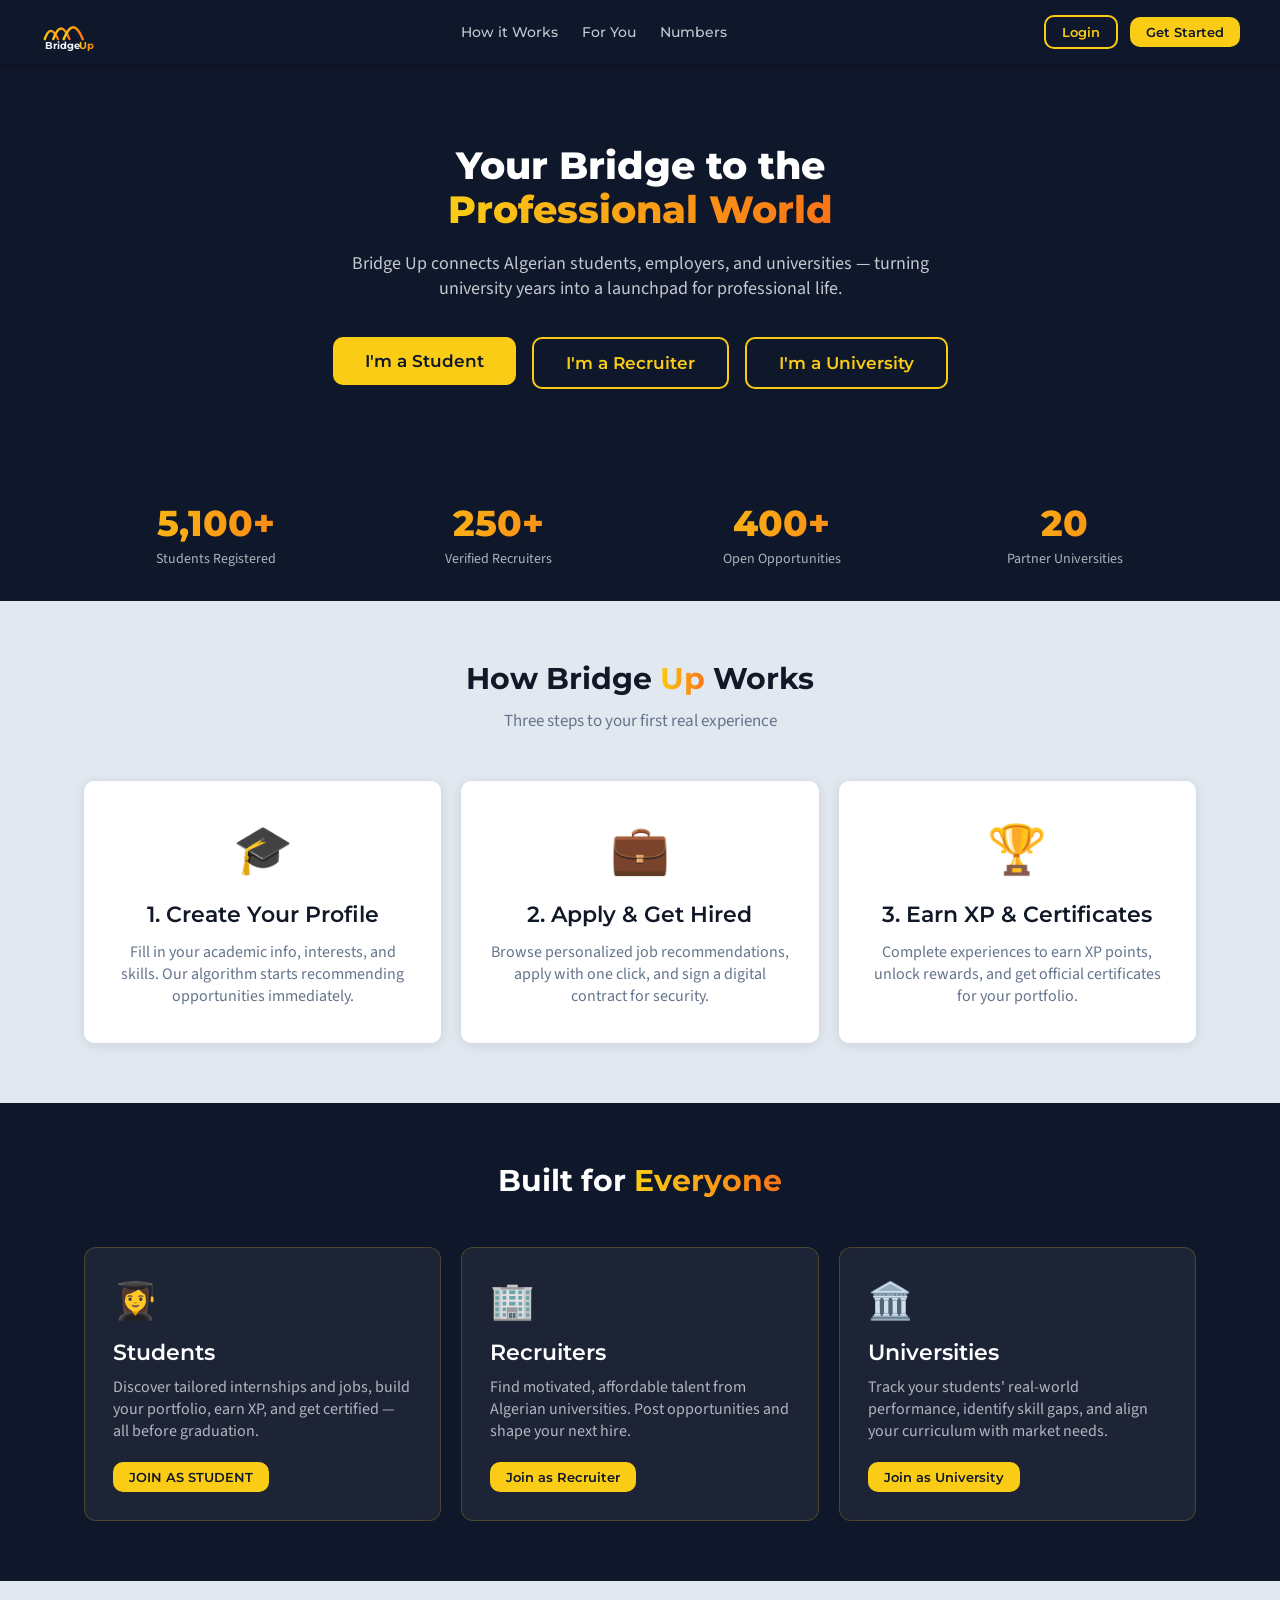
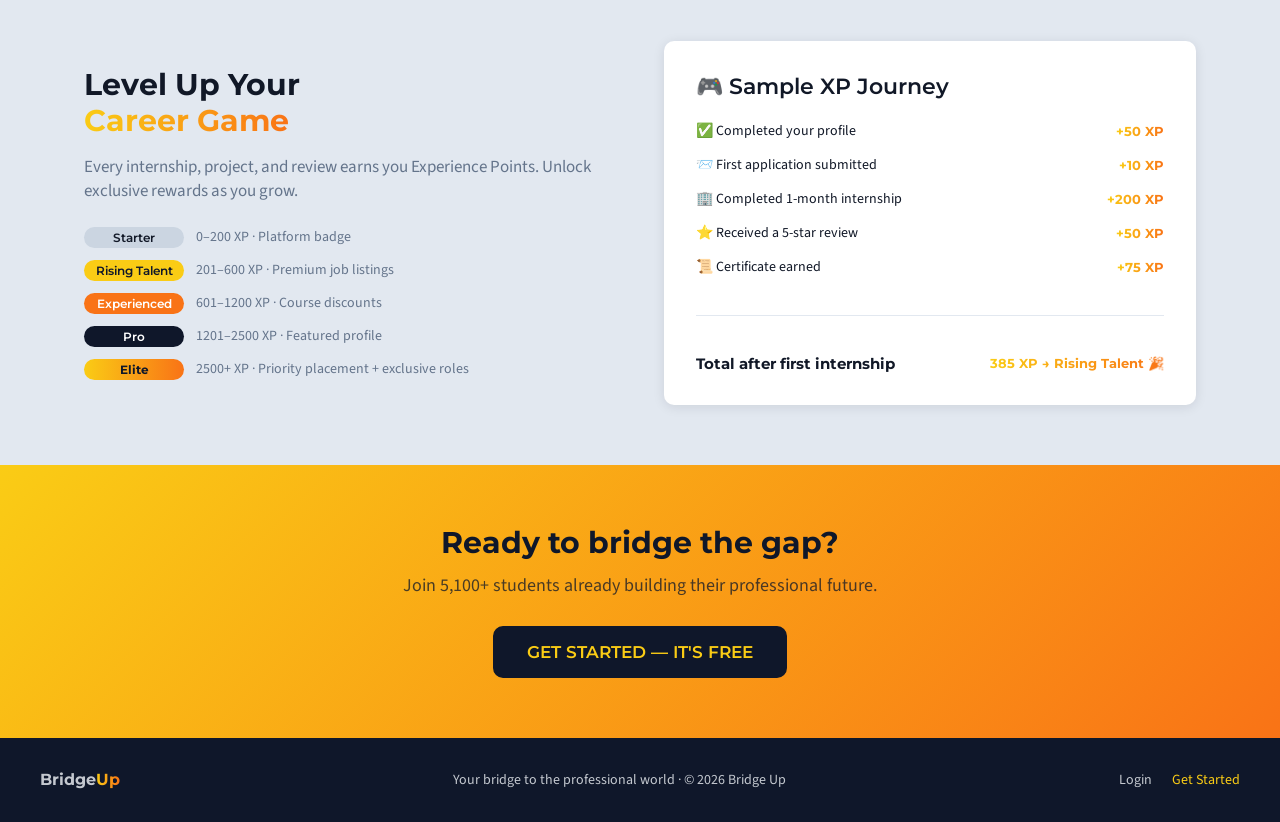
==== index.html @ 96c621b6 "first commit" ====
<!DOCTYPE html>
<html lang="en">
<head>
  <meta charset="UTF-8"/>
  <meta name="viewport" content="width=device-width,initial-scale=1.0"/>
  <title>Bridge Up — Your Bridge to the Professional World</title>
  <link rel="stylesheet" href="css/style.css"/>
</head>
<body>

<!-- NAVBAR -->
<nav class="navbar">
  <div class="nav-brand">
    <svg xmlns="http://www.w3.org/2000/svg" viewBox="0 0 220 80" fill="none" style="height:38px">
      <defs><linearGradient id="gL" x1="0%" y1="0%" x2="100%" y2="0%"><stop offset="0%" stop-color="#FACC15"/><stop offset="100%" stop-color="#F97316"/></linearGradient></defs>
      <path d="M10 55 Q22 20 38 55" stroke="url(#gL)" stroke-width="5" fill="none" stroke-linecap="round"/>
      <path d="M28 55 Q44 10 62 55" stroke="url(#gL)" stroke-width="5" fill="none" stroke-linecap="round"/>
      <path d="M50 55 Q70 5 90 55" stroke="url(#gL)" stroke-width="5.5" fill="none" stroke-linecap="round"/>
      <text x="10" y="75" font-family="Montserrat,sans-serif" font-weight="700" font-size="22" fill="#F1F5F9">Bridge</text>
      <text x="82" y="75" font-family="Montserrat,sans-serif" font-weight="700" font-size="22" fill="url(#gL)">Up</text>
    </svg>
  </div>
  <div class="nav-links">
    <a href="#how">How it Works</a>
    <a href="#personas">For You</a>
    <a href="#stats">Numbers</a>
  </div>
  <div class="nav-actions">
    <a href="login.html"><button class="btn btn-outline btn-sm">Login</button></a>
    <a href="register.html"><button class="btn btn-primary btn-sm">Get Started</button></a>
  </div>
</nav>

<!-- HERO -->
<section class="hero">
  <h1>Your Bridge to the<br><span class="grad-text">Professional World</span></h1>
  <p>Bridge Up connects Algerian students, employers, and universities — turning university years into a launchpad for professional life.</p>
  <div class="hero-actions">
    <a href="register.html?role=student"><button class="btn btn-primary btn-lg">I'm a Student</button></a>
    <a href="register.html?role=recruiter"><button class="btn btn-outline btn-lg">I'm a Recruiter</button></a>
    <a href="register.html?role=university"><button class="btn btn-outline btn-lg">I'm a University</button></a>
  </div>
</section>

<!-- STATS STRIP -->
<section style="background:#0F172A;padding:32px 0" id="stats">
  <div class="container grid-4" style="text-align:center">
    <div>
      <div style="font-family:Montserrat,sans-serif;font-weight:800;font-size:36px;background:linear-gradient(90deg,#FACC15,#F97316);-webkit-background-clip:text;-webkit-text-fill-color:transparent;background-clip:text" id="counter-students">5,100+</div>
      <div style="color:rgba(241,245,249,0.7);font-size:14px;margin-top:4px">Students Registered</div>
    </div>
    <div>
      <div style="font-family:Montserrat,sans-serif;font-weight:800;font-size:36px;background:linear-gradient(90deg,#FACC15,#F97316);-webkit-background-clip:text;-webkit-text-fill-color:transparent;background-clip:text">250+</div>
      <div style="color:rgba(241,245,249,0.7);font-size:14px;margin-top:4px">Verified Recruiters</div>
    </div>
    <div>
      <div style="font-family:Montserrat,sans-serif;font-weight:800;font-size:36px;background:linear-gradient(90deg,#FACC15,#F97316);-webkit-background-clip:text;-webkit-text-fill-color:transparent;background-clip:text">400+</div>
      <div style="color:rgba(241,245,249,0.7);font-size:14px;margin-top:4px">Open Opportunities</div>
    </div>
    <div>
      <div style="font-family:Montserrat,sans-serif;font-weight:800;font-size:36px;background:linear-gradient(90deg,#FACC15,#F97316);-webkit-background-clip:text;-webkit-text-fill-color:transparent;background-clip:text">20</div>
      <div style="color:rgba(241,245,249,0.7);font-size:14px;margin-top:4px">Partner Universities</div>
    </div>
  </div>
</section>

<!-- HOW IT WORKS -->
<section class="section" id="how">
  <div class="container">
    <div style="text-align:center;margin-bottom:48px">
      <h2>How Bridge <span class="grad-text">Up</span> Works</h2>
      <p style="color:#64748B;margin-top:12px;font-size:17px">Three steps to your first real experience</p>
    </div>
    <div class="grid-3">
      <div class="card" style="text-align:center;padding:36px 28px">
        <div style="font-size:48px;margin-bottom:16px">🎓</div>
        <h3 style="margin-bottom:12px">1. Create Your Profile</h3>
        <p style="color:#64748B">Fill in your academic info, interests, and skills. Our algorithm starts recommending opportunities immediately.</p>
      </div>
      <div class="card" style="text-align:center;padding:36px 28px">
        <div style="font-size:48px;margin-bottom:16px">💼</div>
        <h3 style="margin-bottom:12px">2. Apply & Get Hired</h3>
        <p style="color:#64748B">Browse personalized job recommendations, apply with one click, and sign a digital contract for security.</p>
      </div>
      <div class="card" style="text-align:center;padding:36px 28px">
        <div style="font-size:48px;margin-bottom:16px">🏆</div>
        <h3 style="margin-bottom:12px">3. Earn XP & Certificates</h3>
        <p style="color:#64748B">Complete experiences to earn XP points, unlock rewards, and get official certificates for your portfolio.</p>
      </div>
    </div>
  </div>
</section>

<!-- FOR EACH PERSONA -->
<section class="section" id="personas" style="background:var(--blue)">
  <div class="container">
    <div style="text-align:center;margin-bottom:48px">
      <h2 style="color:#fff">Built for <span class="grad-text">Everyone</span></h2>
    </div>
    <div class="grid-3">
      <div style="background:rgba(255,255,255,0.06);border-radius:12px;padding:28px;border:1px solid rgba(250,204,21,0.2)">
        <div style="font-size:36px;margin-bottom:12px">👩‍🎓</div>
        <h3 style="color:#fff;margin-bottom:10px">Students</h3>
        <p style="color:rgba(241,245,249,0.7);margin-bottom:20px">Discover tailored internships and jobs, build your portfolio, earn XP, and get certified — all before graduation.</p>
        <a href="register.html?role=student"><button class="btn btn-primary btn-sm">JOIN AS STUDENT</button></a>
      </div>
      <div style="background:rgba(255,255,255,0.06);border-radius:12px;padding:28px;border:1px solid rgba(250,204,21,0.2)">
        <div style="font-size:36px;margin-bottom:12px">🏢</div>
        <h3 style="color:#fff;margin-bottom:10px">Recruiters</h3>
        <p style="color:rgba(241,245,249,0.7);margin-bottom:20px">Find motivated, affordable talent from Algerian universities. Post opportunities and shape your next hire.</p>
        <a href="register.html?role=recruiter"><button class="btn btn-primary btn-sm">Join as Recruiter</button></a>
      </div>
      <div style="background:rgba(255,255,255,0.06);border-radius:12px;padding:28px;border:1px solid rgba(250,204,21,0.2)">
        <div style="font-size:36px;margin-bottom:12px">🏛️</div>
        <h3 style="color:#fff;margin-bottom:10px">Universities</h3>
        <p style="color:rgba(241,245,249,0.7);margin-bottom:20px">Track your students' real-world performance, identify skill gaps, and align your curriculum with market needs.</p>
        <a href="register.html?role=university"><button class="btn btn-primary btn-sm">Join as University</button></a>
      </div>
    </div>
  </div>
</section>

<!-- XP GAMIFICATION SECTION -->
<section class="section">
  <div class="container">
    <div class="grid-2" style="align-items:center;gap:48px">
      <div>
        <h2>Level Up Your<br><span class="grad-text">Career Game</span></h2>
        <p style="color:#64748B;margin:16px 0 24px;font-size:17px">Every internship, project, and review earns you Experience Points. Unlock exclusive rewards as you grow.</p>
        <div style="display:flex;flex-direction:column;gap:12px">
          <div style="display:flex;align-items:center;gap:12px"><span class="badge badge-gray" style="min-width:100px;text-align:center">Starter</span><span style="font-size:14px;color:#64748B">0–200 XP · Platform badge</span></div>
          <div style="display:flex;align-items:center;gap:12px"><span class="badge badge-yellow" style="min-width:100px;text-align:center">Rising Talent</span><span style="font-size:14px;color:#64748B">201–600 XP · Premium job listings</span></div>
          <div style="display:flex;align-items:center;gap:12px"><span class="badge badge-orange" style="min-width:100px;text-align:center">Experienced</span><span style="font-size:14px;color:#64748B">601–1200 XP · Course discounts</span></div>
          <div style="display:flex;align-items:center;gap:12px"><span class="badge badge-blue" style="min-width:100px;text-align:center">Pro</span><span style="font-size:14px;color:#64748B">1201–2500 XP · Featured profile</span></div>
          <div style="display:flex;align-items:center;gap:12px"><span style="background:linear-gradient(90deg,#FACC15,#F97316);color:var(--blue);padding:3px 10px;border-radius:20px;font-size:12px;font-weight:700;min-width:100px;text-align:center;font-family:Montserrat,sans-serif">Elite</span><span style="font-size:14px;color:#64748B">2500+ XP · Priority placement + exclusive roles</span></div>
        </div>
      </div>
      <div class="card" style="padding:32px">
        <h3 style="margin-bottom:20px">🎮 Sample XP Journey</h3>
        <div style="display:flex;flex-direction:column;gap:14px">
          <div style="display:flex;justify-content:space-between;align-items:center;font-size:14px"><span>✅ Completed your profile</span><span class="job-xp">+50 XP</span></div>
          <div style="display:flex;justify-content:space-between;align-items:center;font-size:14px"><span>📨 First application submitted</span><span class="job-xp">+10 XP</span></div>
          <div style="display:flex;justify-content:space-between;align-items:center;font-size:14px"><span>🏢 Completed 1-month internship</span><span class="job-xp">+200 XP</span></div>
          <div style="display:flex;justify-content:space-between;align-items:center;font-size:14px"><span>⭐ Received a 5-star review</span><span class="job-xp">+50 XP</span></div>
          <div style="display:flex;justify-content:space-between;align-items:center;font-size:14px"><span>📜 Certificate earned</span><span class="job-xp">+75 XP</span></div>
          <hr class="divider"/>
          <div style="display:flex;justify-content:space-between;align-items:center;font-size:15px;font-family:Montserrat,sans-serif;font-weight:700"><span>Total after first internship</span><span class="job-xp">385 XP → Rising Talent 🎉</span></div>
        </div>
      </div>
    </div>
  </div>
</section>

<!-- CTA -->
<section style="background:linear-gradient(135deg,#FACC15,#F97316);padding:60px 24px;text-align:center">
  <h2 style="color:var(--blue);margin-bottom:12px">Ready to bridge the gap?</h2>
  <p style="color:rgba(15,23,42,0.75);font-size:18px;margin-bottom:28px">Join 5,100+ students already building their professional future.</p>
  <a href="register.html"><button class="btn btn-dark btn-lg">GET STARTED — IT'S FREE</button></a>
</section>

<!-- FOOTER -->
<footer style="background:var(--blue);color:var(--muted);padding:32px 40px;display:flex;justify-content:space-between;align-items:center;flex-wrap:wrap;gap:16px">
  <div style="font-family:Montserrat,sans-serif;font-weight:700;font-size:16px">Bridge<span style="background:linear-gradient(90deg,#FACC15,#F97316);-webkit-background-clip:text;-webkit-text-fill-color:transparent;background-clip:text">Up</span></div>
  <div style="font-size:14px">Your bridge to the professional world · © 2026 Bridge Up</div>
  <div style="display:flex;gap:20px;font-size:14px">
    <a href="login.html" style="color:var(--muted)">Login</a>
    <a href="register.html" style="color:var(--yellow)">Get Started</a>
  </div>
</footer>

<script src="db.js"></script>
<script src="app.js"></script>
<script>
  // Redirect if already logged in
  window.addEventListener("DOMContentLoaded", ()=>{
    const session = Auth.get();
    if(session) {
      if(session.role==="student")    window.location.href="student-dashboard.html";
      else if(session.role==="recruiter") window.location.href="recruiter-dashboard.html";
      else if(session.role==="university") window.location.href="university-dashboard.html";
    }
  });
</script>
</body>
</html>
---- css/style.css ----
/* ============================================================
   BRIDGE UP — Global Stylesheet
   ============================================================ */
@import url('https://fonts.googleapis.com/css2?family=Montserrat:wght@400;500;600;700;800&family=Source+Sans+Pro:wght@400;500;600&display=swap');

:root {
  --blue:      #0F172A;
  --yellow:    #FACC15;
  --orange:    #F97316;
  --bg:        #E2E8F0;
  --card:      #FFFFFF;
  --text:      #111827;
  --muted:     rgba(241,245,249,0.8);
  --success:   #16A34A;
  --warning:   #F59E0B;
  --error:     #DC2626;
  --radius:    10px;
  --shadow:    0 2px 12px rgba(15,23,42,0.10);
}

*, *::before, *::after { box-sizing: border-box; margin: 0; padding: 0; }

html { scroll-behavior: smooth; }

body {
  font-family: 'Source Sans Pro', sans-serif;
  font-size: 16px;
  color: var(--text);
  background: var(--bg);
  min-height: 100vh;
}

h1,h2,h3,h4,h5,h6,
.nav-brand, .btn, label { font-family: 'Montserrat', sans-serif; }

h1 { font-size: 38px; font-weight: 800; line-height: 115%; }
h2 { font-size: 30px; font-weight: 700; line-height: 120%; }
h3 { font-size: 22px; font-weight: 600; line-height: 125%; }
h4 { font-size: 18px; font-weight: 600; }

a { text-decoration: none; color: inherit; }

/* ── Gradient text util ── */
.grad-text {
  background: linear-gradient(90deg, var(--yellow), var(--orange));
  -webkit-background-clip: text;
  -webkit-text-fill-color: transparent;
  background-clip: text;
}

/* ── Navbar ── */
.navbar {
  background: var(--blue);
  padding: 0 40px;
  height: 64px;
  display: flex;
  align-items: center;
  justify-content: space-between;
  position: sticky;
  top: 0;
  z-index: 100;
  box-shadow: 0 2px 8px rgba(0,0,0,0.3);
}
.nav-brand { display: flex; align-items: center; gap: 10px; }
.nav-brand img { height: 38px; }
.nav-links { display: flex; align-items: center; gap: 24px; }
.nav-links a {
  color: var(--muted);
  font-family: 'Montserrat', sans-serif;
  font-size: 14px;
  font-weight: 500;
  transition: color .2s;
}
.nav-links a:hover, .nav-links a.active { color: var(--yellow); }
.nav-actions { display: flex; gap: 12px; align-items: center; }

/* ── Buttons ── */
.btn {
  display: inline-flex;
  align-items: center;
  gap: 8px;
  padding: 10px 22px;
  border-radius: var(--radius);
  font-size: 15px;
  font-weight: 600;
  cursor: pointer;
  border: none;
  transition: all .2s;
  font-family: 'Montserrat', sans-serif;
}
.btn-primary {
  background: var(--yellow);
  color: var(--blue);
}
.btn-primary:hover { background: var(--orange); color: #fff; }
.btn-outline {
  background: transparent;
  border: 2px solid var(--yellow);
  color: var(--yellow);
}
.btn-outline:hover { background: var(--yellow); color: var(--blue); }
.btn-dark {
  background: var(--blue);
  color: var(--yellow);
  border: 2px solid var(--blue);
}
.btn-dark:hover { border-color: var(--yellow); }
.btn-sm { padding: 7px 16px; font-size: 13px; }
.btn-lg { padding: 14px 32px; font-size: 17px; }
.btn-danger { background: var(--error); color: #fff; }
.btn-success { background: var(--success); color: #fff; }
.btn-ghost { background: transparent; color: var(--blue); }
.btn-ghost:hover { background: var(--bg); }

/* ── Cards ── */
.card {
  background: var(--card);
  border-radius: var(--radius);
  box-shadow: var(--shadow);
  padding: 24px;
}
.card-sm { padding: 16px; }

/* ── Badges ── */
.badge {
  display: inline-block;
  padding: 3px 10px;
  border-radius: 20px;
  font-size: 12px;
  font-weight: 600;
  font-family: 'Montserrat', sans-serif;
}
.badge-yellow { background: var(--yellow); color: var(--blue); }
.badge-orange { background: var(--orange); color: #fff; }
.badge-blue   { background: var(--blue);   color: #fff; }
.badge-green  { background: var(--success); color: #fff; }
.badge-gray   { background: #CBD5E1; color: var(--text); }

/* ── XP Bar ── */
.xp-bar-wrap { background: #E2E8F0; border-radius: 20px; height: 10px; overflow: hidden; }
.xp-bar-fill {
  height: 100%;
  border-radius: 20px;
  background: linear-gradient(90deg, var(--yellow), var(--orange));
  transition: width .6s ease;
}

/* ── Avatar ── */
.avatar {
  border-radius: 50%;
  object-fit: cover;
  background: linear-gradient(135deg, var(--yellow), var(--orange));
  display: flex; align-items: center; justify-content: center;
  font-family: 'Montserrat', sans-serif;
  font-weight: 700;
  color: var(--blue);
  flex-shrink: 0;
}
.avatar-sm  { width: 36px; height: 36px; font-size: 13px; }
.avatar-md  { width: 52px; height: 52px; font-size: 18px; }
.avatar-lg  { width: 80px; height: 80px; font-size: 26px; }
.avatar-xl  { width: 110px; height: 110px; font-size: 36px; }

/* ── Forms ── */
.form-group { display: flex; flex-direction: column; gap: 6px; margin-bottom: 18px; }
.form-group label { font-size: 13px; font-weight: 600; color: var(--text); }
.form-group input,
.form-group select,
.form-group textarea {
  padding: 10px 14px;
  border: 1.5px solid #CBD5E1;
  border-radius: 8px;
  font-size: 15px;
  font-family: 'Source Sans Pro', sans-serif;
  background: #fff;
  color: var(--text);
  transition: border-color .2s;
  outline: none;
}
.form-group input:focus,
.form-group select:focus,
.form-group textarea:focus { border-color: var(--yellow); }
.form-group textarea { resize: vertical; min-height: 90px; }
.form-hint { font-size: 12px; color: #64748B; }
.form-error { font-size: 12px; color: var(--error); display: none; }

/* ── Tag chips ── */
.tag {
  display: inline-block;
  padding: 4px 12px;
  border-radius: 20px;
  font-size: 13px;
  font-weight: 500;
  background: #E2E8F0;
  color: var(--blue);
  font-family: 'Montserrat', sans-serif;
}
.tag-active {
  background: var(--yellow);
  color: var(--blue);
}

/* ── Grid helpers ── */
.grid-2 { display: grid; grid-template-columns: 1fr 1fr; gap: 20px; }
.grid-3 { display: grid; grid-template-columns: repeat(3,1fr); gap: 20px; }
.grid-4 { display: grid; grid-template-columns: repeat(4,1fr); gap: 20px; }
@media (max-width:900px) {
  .grid-3,.grid-4 { grid-template-columns: 1fr 1fr; }
}
@media (max-width:600px) {
  .grid-2,.grid-3,.grid-4 { grid-template-columns: 1fr; }
  .navbar { padding: 0 16px; }
  h1 { font-size: 28px; }
}

/* ── Layout ── */
.container { max-width: 1160px; margin: 0 auto; padding: 0 24px; }
.section { padding: 60px 0; }
.page-content { padding: 32px 24px; max-width: 1160px; margin: 0 auto; }

/* ── Sidebar layout ── */
.layout-sidebar {
  display: grid;
  grid-template-columns: 260px 1fr;
  gap: 24px;
  align-items: start;
}
@media(max-width:900px){ .layout-sidebar { grid-template-columns: 1fr; } }

/* ── Sidebar nav ── */
.sidebar {
  background: var(--card);
  border-radius: var(--radius);
  box-shadow: var(--shadow);
  overflow: hidden;
  position: sticky;
  top: 80px;
}
.sidebar-item {
  display: flex;
  align-items: center;
  gap: 12px;
  padding: 14px 20px;
  font-family: 'Montserrat', sans-serif;
  font-size: 14px;
  font-weight: 500;
  color: var(--text);
  cursor: pointer;
  transition: background .15s, color .15s;
  border-left: 3px solid transparent;
}
.sidebar-item:hover { background: var(--bg); color: var(--orange); }
.sidebar-item.active { background: #FFF7ED; color: var(--orange); border-left-color: var(--orange); }
.sidebar-item svg { width: 18px; height: 18px; flex-shrink: 0; }

/* ── Stat cards ── */
.stat-card {
  background: var(--card);
  border-radius: var(--radius);
  box-shadow: var(--shadow);
  padding: 20px 24px;
  display: flex;
  flex-direction: column;
  gap: 6px;
}
.stat-card .stat-val {
  font-family: 'Montserrat', sans-serif;
  font-size: 32px;
  font-weight: 800;
  color: var(--blue);
}
.stat-card .stat-label {
  font-size: 13px;
  color: #64748B;
  font-weight: 500;
}
.stat-card .stat-icon {
  width: 40px; height: 40px;
  border-radius: 8px;
  background: linear-gradient(135deg, var(--yellow), var(--orange));
  display: flex; align-items: center; justify-content: center;
  margin-bottom: 8px;
  color: var(--blue);
}

/* ── Job cards ── */
.job-card {
  background: var(--card);
  border-radius: var(--radius);
  box-shadow: var(--shadow);
  padding: 20px;
  display: flex;
  flex-direction: column;
  gap: 12px;
  transition: transform .2s, box-shadow .2s;
  cursor: pointer;
}
.job-card:hover { transform: translateY(-3px); box-shadow: 0 6px 20px rgba(15,23,42,0.13); }
.job-card-header { display: flex; align-items: flex-start; justify-content: space-between; gap: 12px; }
.job-card-title { font-family: 'Montserrat', sans-serif; font-weight: 700; font-size: 16px; color: var(--blue); }
.job-card-company { font-size: 14px; color: #475569; }
.job-card-meta { display: flex; flex-wrap: wrap; gap: 8px; font-size: 13px; color: #64748B; }
.job-card-meta span { display: flex; align-items: center; gap: 4px; }
.job-card-tags { display: flex; flex-wrap: wrap; gap: 6px; }
.job-xp { font-family: 'Montserrat', sans-serif; font-weight: 700; font-size: 13px;
  background: linear-gradient(90deg,var(--yellow),var(--orange));
  -webkit-background-clip: text; -webkit-text-fill-color: transparent; background-clip: text; }

/* ── Hero ── */
.hero {
  background: var(--blue);
  padding: 80px 40px;
  text-align: center;
  color: #fff;
}
.hero h1 { margin-bottom: 20px; color: #fff; }
.hero p { font-size: 18px; color: var(--muted); margin-bottom: 36px; max-width: 600px; margin-left: auto; margin-right: auto; }
.hero-actions { display: flex; gap: 16px; justify-content: center; flex-wrap: wrap; }

/* ── Steps / onboarding ── */
.steps-bar {
  display: flex;
  gap: 0;
  margin-bottom: 32px;
}
.step-item {
  flex: 1;
  text-align: center;
  position: relative;
}
.step-item::after {
  content: '';
  position: absolute;
  top: 18px; left: 50%; right: -50%;
  height: 2px;
  background: #CBD5E1;
  z-index: 0;
}
.step-item:last-child::after { display: none; }
.step-dot {
  width: 36px; height: 36px;
  border-radius: 50%;
  background: #CBD5E1;
  color: #64748B;
  font-family: 'Montserrat', sans-serif;
  font-weight: 700;
  font-size: 14px;
  display: flex; align-items: center; justify-content: center;
  margin: 0 auto 8px;
  position: relative; z-index: 1;
  transition: background .3s;
}
.step-item.active .step-dot { background: var(--yellow); color: var(--blue); }
.step-item.done .step-dot { background: var(--success); color: #fff; }
.step-label { font-size: 12px; color: #64748B; font-family: 'Montserrat', sans-serif; font-weight: 500; }
.step-item.active .step-label { color: var(--orange); font-weight: 700; }

/* ── Chat ── */
.chat-layout {
  display: grid;
  grid-template-columns: 280px 1fr;
  gap: 0;
  height: calc(100vh - 64px);
  overflow: hidden;
}
.chat-sidebar {
  background: var(--card);
  border-right: 1px solid #E2E8F0;
  overflow-y: auto;
}
.chat-contact {
  display: flex; align-items: center; gap: 12px;
  padding: 14px 16px;
  cursor: pointer;
  border-bottom: 1px solid #F1F5F9;
  transition: background .15s;
}
.chat-contact:hover, .chat-contact.active { background: #FFF7ED; }
.chat-contact .unread {
  margin-left: auto;
  background: var(--orange);
  color: #fff;
  border-radius: 50%;
  width: 20px; height: 20px;
  font-size: 11px;
  font-weight: 700;
  display: flex; align-items: center; justify-content: center;
  font-family: 'Montserrat', sans-serif;
}
.chat-main { display: flex; flex-direction: column; background: var(--bg); }
.chat-messages { flex: 1; overflow-y: auto; padding: 20px; display: flex; flex-direction: column; gap: 12px; }
.msg { max-width: 65%; }
.msg-bubble { padding: 10px 16px; border-radius: 16px; font-size: 15px; line-height: 1.5; }
.msg.me { align-self: flex-end; }
.msg.me .msg-bubble { background: var(--blue); color: #fff; border-bottom-right-radius: 4px; }
.msg.them .msg-bubble { background: var(--card); color: var(--text); border-bottom-left-radius: 4px; box-shadow: var(--shadow); }
.msg-time { font-size: 11px; color: #94A3B8; margin-top: 4px; }
.msg.me .msg-time { text-align: right; }
.chat-input-bar {
  background: var(--card);
  border-top: 1px solid #E2E8F0;
  padding: 14px 20px;
  display: flex; gap: 12px; align-items: center;
}
.chat-input-bar input {
  flex: 1; padding: 10px 16px; border: 1.5px solid #CBD5E1;
  border-radius: 30px; font-size: 15px; outline: none;
  font-family: 'Source Sans Pro', sans-serif;
}
.chat-input-bar input:focus { border-color: var(--yellow); }

/* ── Certificate ── */
.certificate-card {
  border: 3px solid transparent;
  background: linear-gradient(var(--card), var(--card)) padding-box,
              linear-gradient(135deg, var(--yellow), var(--orange)) border-box;
  border-radius: 16px;
  padding: 48px 56px;
  text-align: center;
  max-width: 700px;
  margin: 0 auto;
  box-shadow: 0 8px 32px rgba(15,23,42,0.15);
}

/* ── Contract ── */
.contract-box {
  background: var(--card);
  border: 1.5px solid #CBD5E1;
  border-radius: var(--radius);
  padding: 32px;
  max-width: 760px;
  margin: 0 auto;
  font-size: 15px;
  line-height: 1.7;
}
.contract-box h2 { color: var(--blue); margin-bottom: 24px; text-align: center; }
.contract-section { margin-bottom: 20px; }
.contract-section h4 { color: var(--orange); margin-bottom: 6px; font-size: 14px; text-transform: uppercase; letter-spacing: .5px; }
.sign-area {
  display: grid; grid-template-columns: 1fr 1fr; gap: 24px;
  margin-top: 32px; border-top: 1px solid #E2E8F0; padding-top: 24px;
}
.sign-box { text-align: center; padding: 20px; border: 2px dashed #CBD5E1; border-radius: 8px; }
.sign-box.signed { border-color: var(--success); background: #F0FDF4; }

/* ── Notification dot ── */
.notif-dot {
  width: 8px; height: 8px; border-radius: 50%;
  background: var(--orange);
  display: inline-block;
  margin-left: 4px;
  vertical-align: middle;
}

/* ── Toast ── */
#toast-container { position: fixed; bottom: 24px; right: 24px; z-index: 9999; display: flex; flex-direction: column; gap: 10px; }
.toast {
  background: var(--blue); color: #fff;
  padding: 14px 22px; border-radius: 10px;
  font-family: 'Montserrat', sans-serif; font-size: 14px; font-weight: 500;
  box-shadow: 0 4px 16px rgba(0,0,0,0.25);
  opacity: 0; transform: translateY(12px);
  transition: all .3s;
  border-left: 4px solid var(--yellow);
}
.toast.show { opacity: 1; transform: translateY(0); }
.toast.success { border-left-color: var(--success); }
.toast.error   { border-left-color: var(--error); }

/* ── Modal ── */
.modal-overlay {
  position: fixed; inset: 0; background: rgba(15,23,42,0.65);
  display: flex; align-items: center; justify-content: center;
  z-index: 1000; opacity: 0; pointer-events: none; transition: opacity .25s;
}
.modal-overlay.open { opacity: 1; pointer-events: all; }
.modal {
  background: var(--card);
  border-radius: 14px;
  padding: 32px;
  max-width: 520px;
  width: 92%;
  box-shadow: 0 12px 40px rgba(15,23,42,0.25);
  transform: scale(.96);
  transition: transform .25s;
}
.modal-overlay.open .modal { transform: scale(1); }
.modal-header { display: flex; justify-content: space-between; align-items: center; margin-bottom: 20px; }
.modal-close { background: none; border: none; font-size: 22px; cursor: pointer; color: #64748B; }

/* ── Search bar ── */
.search-bar {
  display: flex; align-items: center;
  background: var(--card); border: 1.5px solid #CBD5E1;
  border-radius: 30px; padding: 10px 20px; gap: 10px;
}
.search-bar input { flex:1; border:none; outline:none; font-size:15px; font-family:'Source Sans Pro',sans-serif; }
.search-bar svg { color: #94A3B8; }

/* ── Filter chips ── */
.filter-row { display: flex; gap: 8px; flex-wrap: wrap; margin: 16px 0; }
.filter-chip {
  padding: 6px 16px; border-radius: 20px;
  border: 1.5px solid #CBD5E1; background: var(--card);
  font-size: 13px; font-family: 'Montserrat', sans-serif; font-weight: 500;
  cursor: pointer; transition: all .15s;
}
.filter-chip.active { background: var(--yellow); border-color: var(--yellow); color: var(--blue); }
.filter-chip:hover { border-color: var(--orange); color: var(--orange); }

/* ── Freelance gig card ── */
.gig-card {
  background: var(--card); border-radius: var(--radius);
  box-shadow: var(--shadow); overflow: hidden;
  transition: transform .2s, box-shadow .2s;
  cursor: pointer;
}
.gig-card:hover { transform: translateY(-3px); box-shadow: 0 6px 20px rgba(15,23,42,0.13); }
.gig-card-img { width: 100%; height: 140px; background: linear-gradient(135deg, var(--blue), #1E3A5F); display: flex; align-items: center; justify-content: center; font-size: 40px; }
.gig-card-body { padding: 16px; }
.gig-card-title { font-family:'Montserrat',sans-serif; font-weight:600; font-size:15px; margin-bottom:8px; }
.gig-price { font-family:'Montserrat',sans-serif; font-weight:700; font-size:18px; color: var(--orange); }

/* ── Empty state ── */
.empty-state { text-align:center; padding:60px 20px; color:#94A3B8; }
.empty-state svg { width:64px; height:64px; margin-bottom:16px; opacity:.4; }
.empty-state p { font-size:16px; }

/* ── Section header ── */
.section-header { display:flex; align-items:center; justify-content:space-between; margin-bottom:20px; }
.section-header h2 { font-size:22px; }

/* ── Divider ── */
.divider { border: none; border-top: 1px solid #E2E8F0; margin: 24px 0; }

/* ── Review card ── */
.review-card { background:#F8FAFC; border-left:3px solid var(--yellow); border-radius:8px; padding:14px 18px; margin-bottom:12px; }
.review-card .reviewer { font-family:'Montserrat',sans-serif; font-weight:600; font-size:13px; color:var(--blue); margin-bottom:4px; }
.review-card .stars { color:var(--yellow); font-size:14px; }
.review-card p { font-size:14px; color:#475569; margin-top:6px; }

/* ── Responsive navbar ── */
@media(max-width:768px){
  .nav-links { display:none; }
}
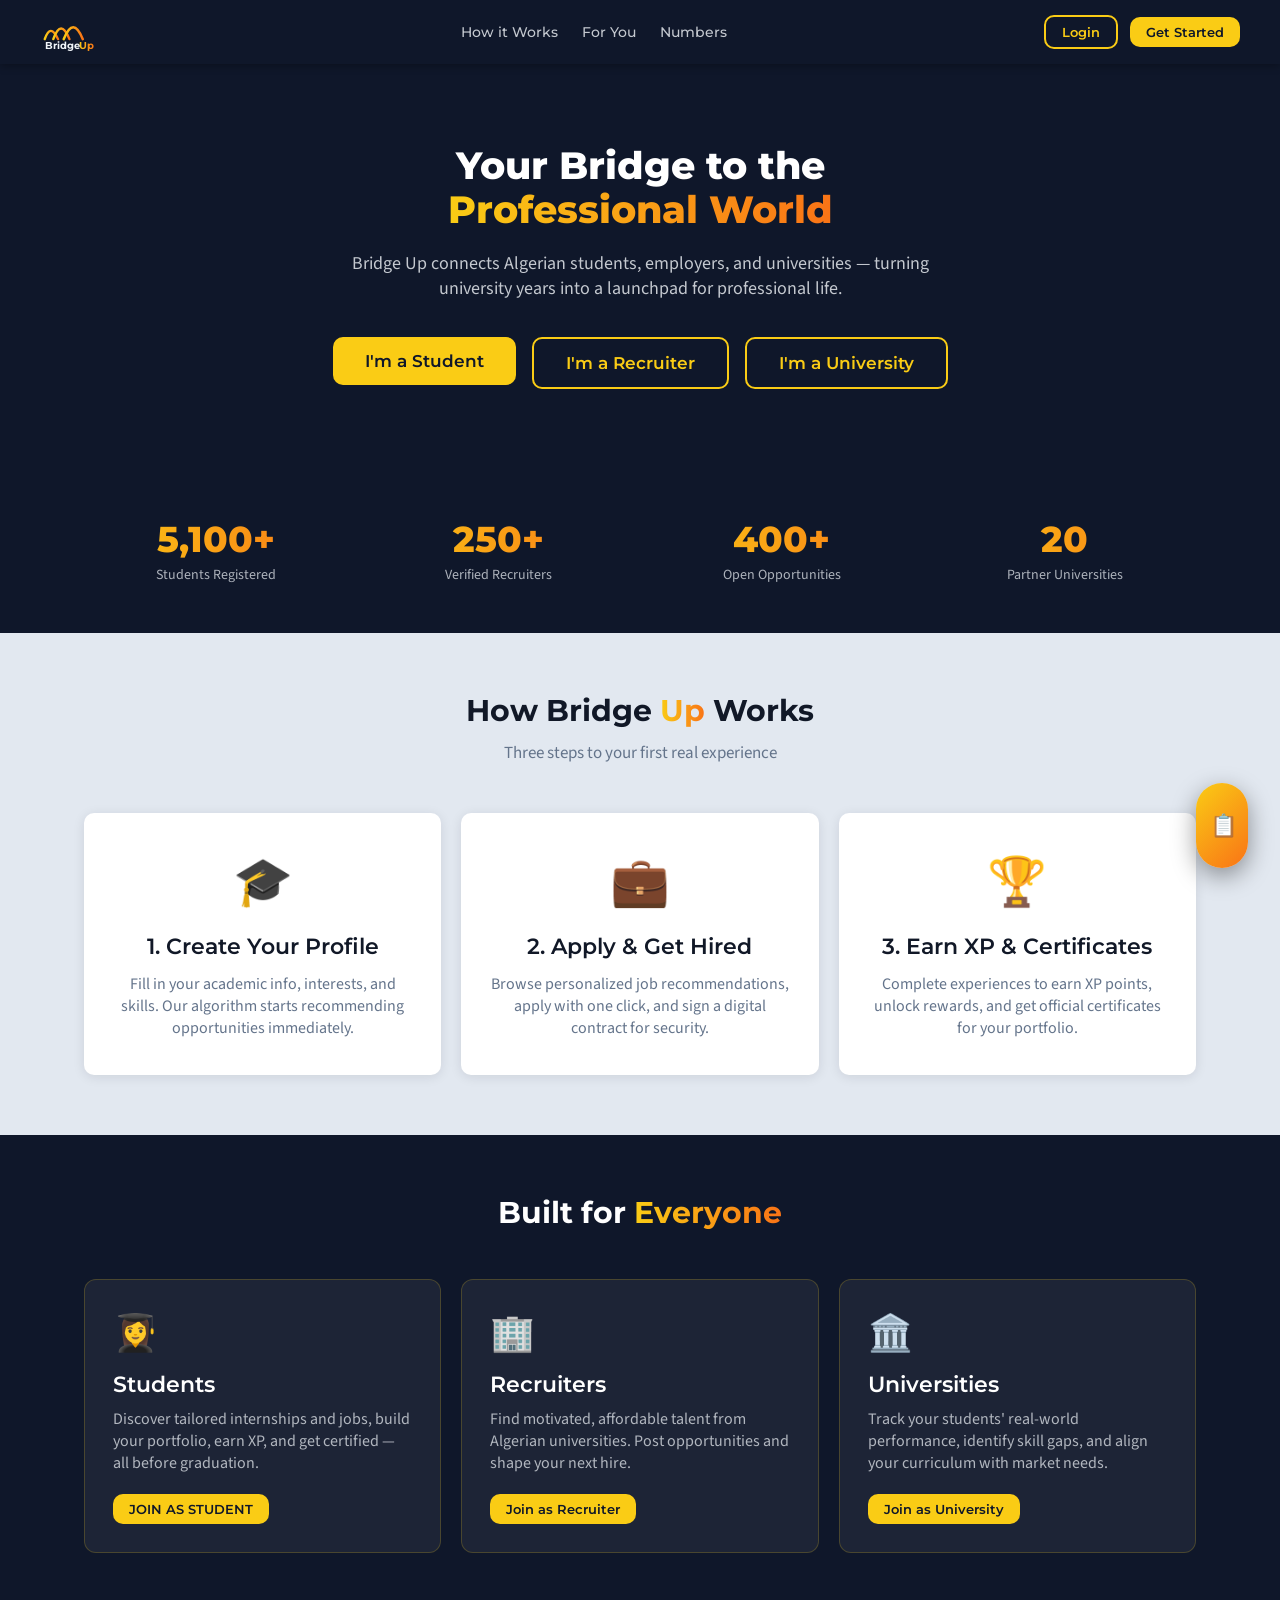
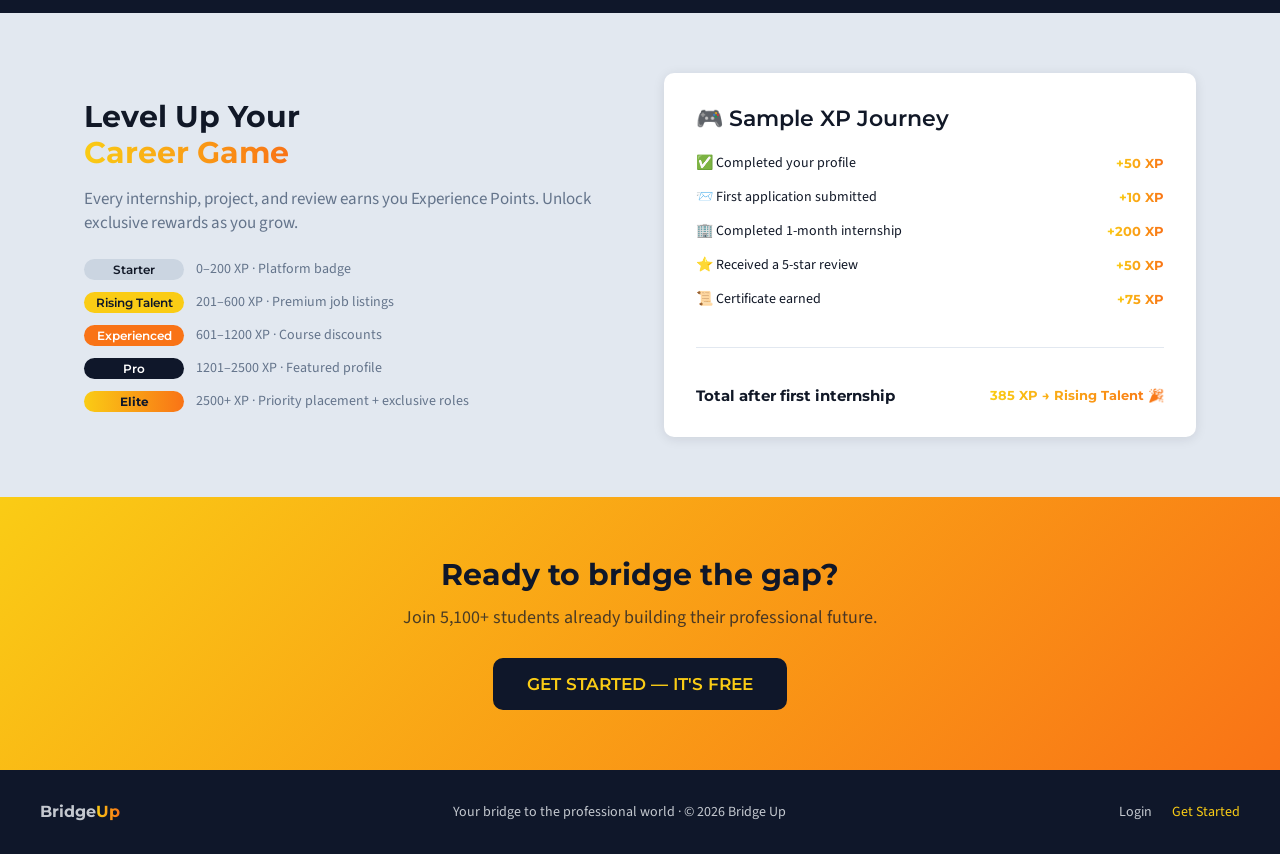
==== commit 2ff183b7: "widget tap behavior fix for mobile devices" ====
--- a/index.html
+++ b/index.html
@@ -43,7 +43,7 @@
 </section>
 
 <!-- STATS STRIP -->
-<section style="background:#0F172A;padding:32px 0" id="stats">
+<section style="background:#0F172A;padding:48px 0;" id="stats">
   <div class="container grid-4" style="text-align:center">
     <div>
       <div style="font-family:Montserrat,sans-serif;font-weight:800;font-size:36px;background:linear-gradient(90deg,#FACC15,#F97316);-webkit-background-clip:text;-webkit-text-fill-color:transparent;background-clip:text" id="counter-students">5,100+</div>
--- a/css/style.css
+++ b/css/style.css
@@ -544,3 +544,107 @@
 @media(max-width:768px){
   .nav-links { display:none; }
 }
+
+
+/* ── Sticky Widget ── */
+.sticky-widget {
+  position: fixed;
+  bottom: 32px;
+  right: 32px;
+  z-index: 9999;
+
+  display: flex;
+  align-items: center;
+  gap: 12px;
+  overflow: hidden;
+
+  background: linear-gradient(135deg, #FACC15, #F97316);
+  color: #000;
+  border-radius: 50px;
+  padding: 12px 14px;
+  box-shadow: 0 8px 24px rgba(0, 0, 0, 0.4);
+  cursor: pointer;
+
+  max-width: 52px;
+  transition: max-width 0.4s ease, padding 0.3s ease, box-shadow 0.3s ease;
+
+  user-select: none;
+  -webkit-tap-highlight-color: transparent;
+}
+
+/* Desktop only: hover expands the widget */
+@media (hover: hover) {
+  .sticky-widget:hover {
+    max-width: 280px;
+    padding: 12px 20px;
+    box-shadow: 0 12px 32px rgba(0, 0, 0, 0.7);
+  }
+
+  .sticky-widget:hover .sticky-widget__content {
+    opacity: 1;
+  }
+}
+
+/* Both desktop (hover) and mobile (tap) */
+.sticky-widget.is-open {
+  max-width: 280px;
+  padding: 12px 20px;
+  box-shadow: 0 12px 32px rgba(0, 0, 0, 0.7);
+}
+
+.sticky-widget__icon {
+  font-size: 22px;
+  flex-shrink: 0;
+}
+
+.sticky-widget__content {
+  display: flex;
+  flex-direction: column;
+  gap: 6px;
+  white-space: nowrap;
+  opacity: 0;
+  transition: opacity 0.25s ease 0.1s;
+}
+
+.sticky-widget.is-open .sticky-widget__content {
+  opacity: 1;
+}
+
+.sticky-widget__content p {
+  margin: 0;
+  font-size: 18px;
+  font-weight: bold;
+  opacity: 1;
+}
+
+.sticky-widget__btn {
+  display: inline-block;
+  background: #4f46e5;
+  color: #fff;
+  text-decoration: none;
+  text-align: center;
+  padding: 6px 14px;
+  border-radius: 20px;
+  font-size: 13px;
+  font-weight: 600;
+  transition: background 0.2s;
+}
+
+.sticky-widget__btn:hover {
+  background: #4338ca;
+}
+
+/* ── The wiggle keyframe ── */
+@keyframes wiggle {
+  0%   { transform: rotate(0deg) scale(1);      background: linear-gradient(135deg, #FACC15, #F97316); }
+  15%  { transform: rotate(-8deg) scale(1.05);  background: linear-gradient(135deg, #FDE68A, #FACC15); }
+  30%  { transform: rotate(8deg) scale(1.05);   background: linear-gradient(135deg, #FACC15, #EA580C); }
+  45%  { transform: rotate(-5deg) scale(1.025); background: linear-gradient(135deg, #FDE68A, #FACC15); }
+  60%  { transform: rotate(5deg) scale(1.025);  background: linear-gradient(135deg, #FACC15, #EA580C); }
+  75%  { transform: rotate(-2deg) scale(1);     background: linear-gradient(135deg, #FDE68A, #F97316); }
+  100% { transform: rotate(0deg) scale(1);      background: linear-gradient(135deg, #FACC15, #F97316); }
+}
+
+.sticky-widget.wiggle {
+  animation: wiggle 0.6s ease-in-out;
+}
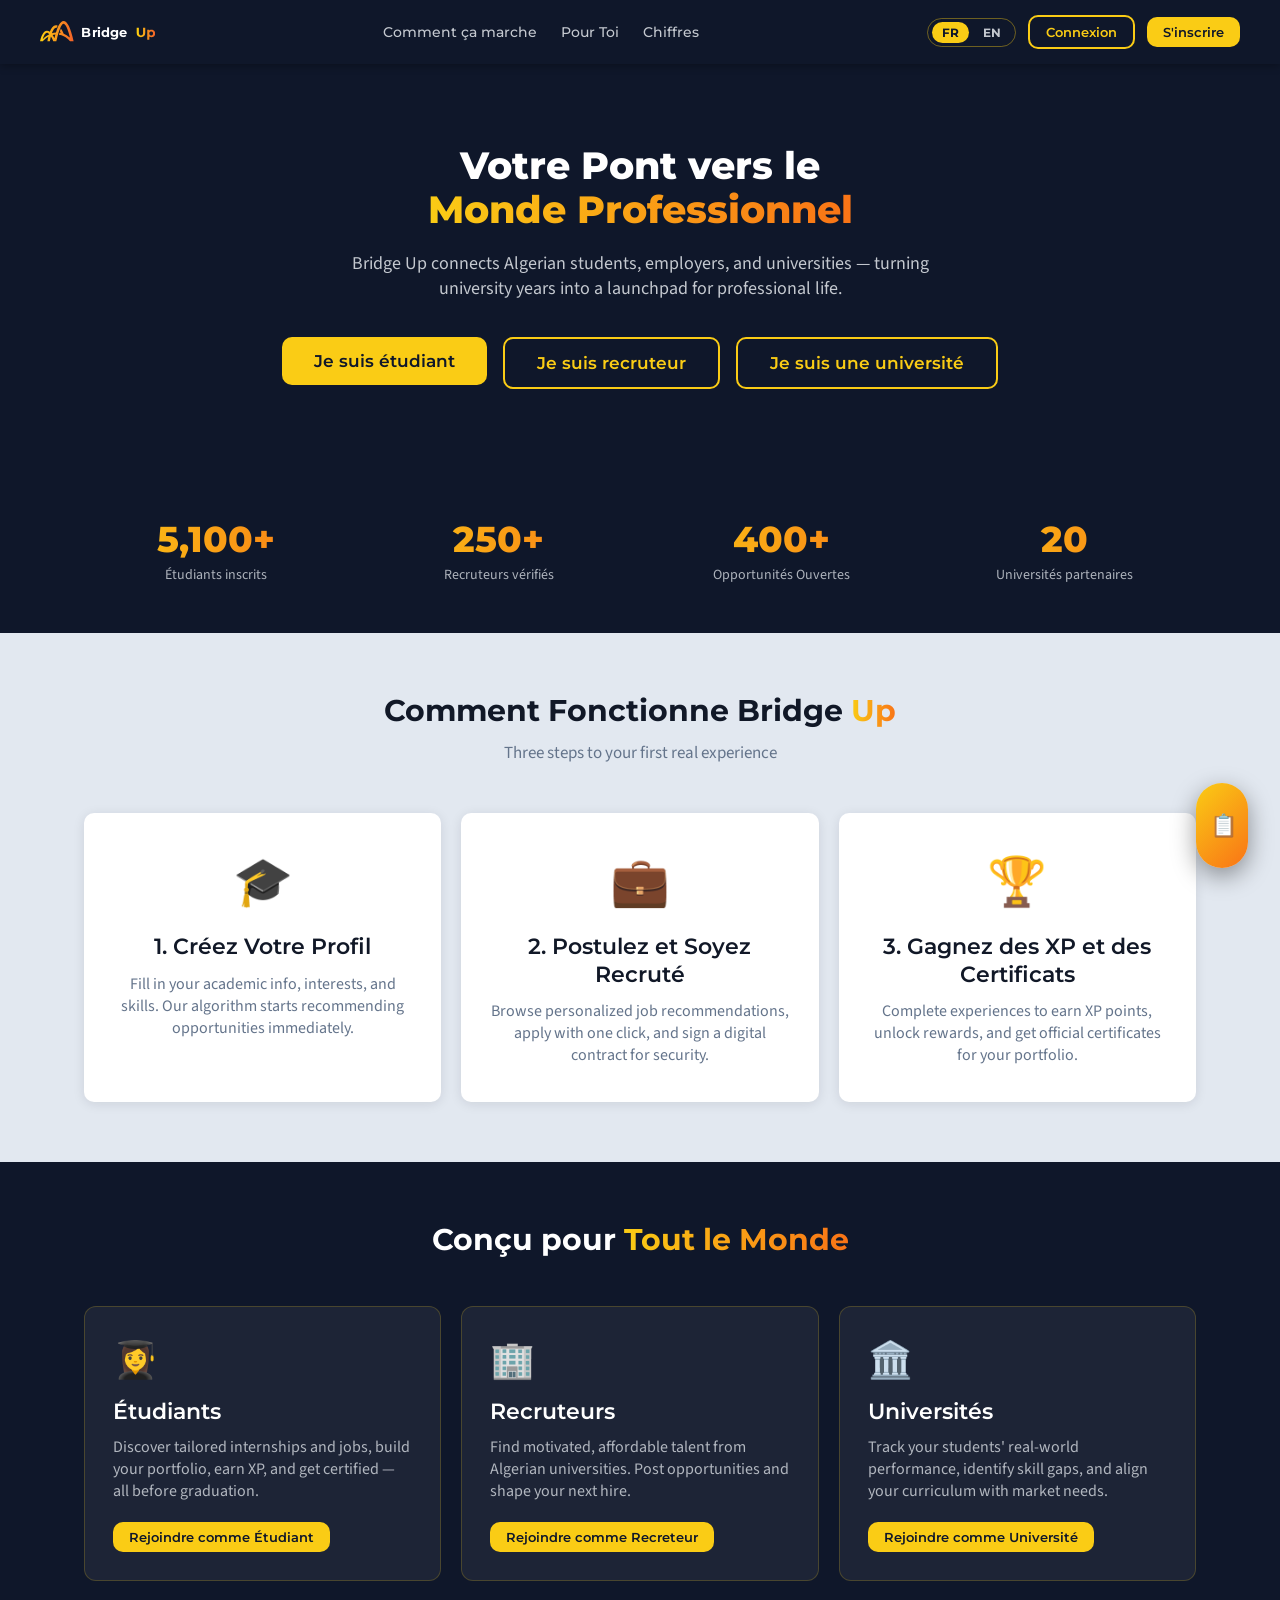
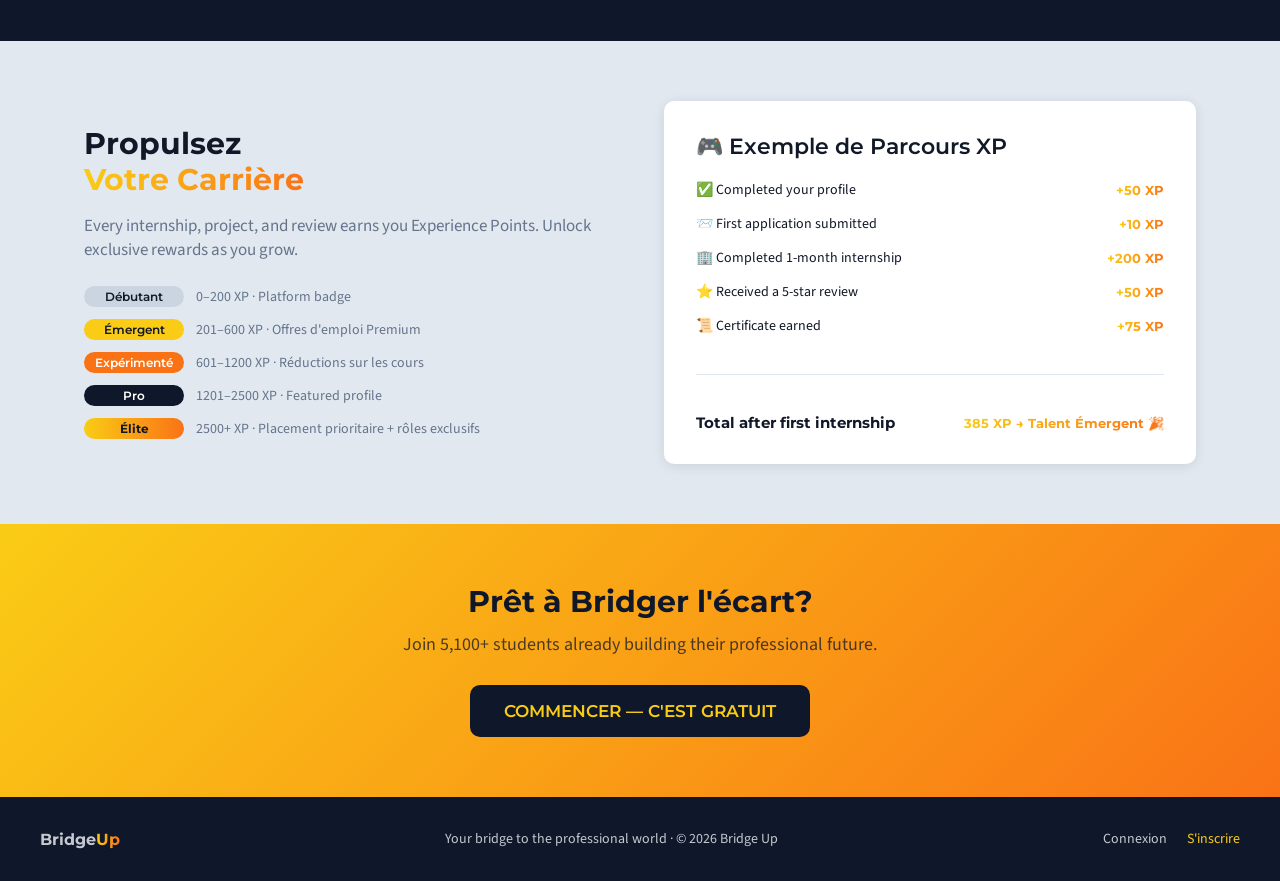
==== commit 861f1f43: "Adding a functional-ish french-english toggle, fixing recruiter post job button behaviour, changing " ====
--- a/index.html
+++ b/index.html
@@ -1,185 +1,283 @@
 <!DOCTYPE html>
 <html lang="en">
+
 <head>
-  <meta charset="UTF-8"/>
-  <meta name="viewport" content="width=device-width,initial-scale=1.0"/>
+  <meta charset="UTF-8" />
+  <meta name="viewport" content="width=device-width,initial-scale=1.0" />
   <title>Bridge Up — Your Bridge to the Professional World</title>
-  <link rel="stylesheet" href="css/style.css"/>
+  <link rel="stylesheet" href="css/style.css" />
 </head>
+
 <body>
 
-<!-- NAVBAR -->
-<nav class="navbar">
-  <div class="nav-brand">
-    <svg xmlns="http://www.w3.org/2000/svg" viewBox="0 0 220 80" fill="none" style="height:38px">
-      <defs><linearGradient id="gL" x1="0%" y1="0%" x2="100%" y2="0%"><stop offset="0%" stop-color="#FACC15"/><stop offset="100%" stop-color="#F97316"/></linearGradient></defs>
-      <path d="M10 55 Q22 20 38 55" stroke="url(#gL)" stroke-width="5" fill="none" stroke-linecap="round"/>
-      <path d="M28 55 Q44 10 62 55" stroke="url(#gL)" stroke-width="5" fill="none" stroke-linecap="round"/>
-      <path d="M50 55 Q70 5 90 55" stroke="url(#gL)" stroke-width="5.5" fill="none" stroke-linecap="round"/>
-      <text x="10" y="75" font-family="Montserrat,sans-serif" font-weight="700" font-size="22" fill="#F1F5F9">Bridge</text>
-      <text x="82" y="75" font-family="Montserrat,sans-serif" font-weight="700" font-size="22" fill="url(#gL)">Up</text>
-    </svg>
-  </div>
-  <div class="nav-links">
-    <a href="#how">How it Works</a>
-    <a href="#personas">For You</a>
-    <a href="#stats">Numbers</a>
-  </div>
-  <div class="nav-actions">
-    <a href="login.html"><button class="btn btn-outline btn-sm">Login</button></a>
-    <a href="register.html"><button class="btn btn-primary btn-sm">Get Started</button></a>
-  </div>
-</nav>
-
-<!-- HERO -->
-<section class="hero">
-  <h1>Your Bridge to the<br><span class="grad-text">Professional World</span></h1>
-  <p>Bridge Up connects Algerian students, employers, and universities — turning university years into a launchpad for professional life.</p>
-  <div class="hero-actions">
-    <a href="register.html?role=student"><button class="btn btn-primary btn-lg">I'm a Student</button></a>
-    <a href="register.html?role=recruiter"><button class="btn btn-outline btn-lg">I'm a Recruiter</button></a>
-    <a href="register.html?role=university"><button class="btn btn-outline btn-lg">I'm a University</button></a>
-  </div>
-</section>
-
-<!-- STATS STRIP -->
-<section style="background:#0F172A;padding:48px 0;" id="stats">
-  <div class="container grid-4" style="text-align:center">
-    <div>
-      <div style="font-family:Montserrat,sans-serif;font-weight:800;font-size:36px;background:linear-gradient(90deg,#FACC15,#F97316);-webkit-background-clip:text;-webkit-text-fill-color:transparent;background-clip:text" id="counter-students">5,100+</div>
-      <div style="color:rgba(241,245,249,0.7);font-size:14px;margin-top:4px">Students Registered</div>
-    </div>
-    <div>
-      <div style="font-family:Montserrat,sans-serif;font-weight:800;font-size:36px;background:linear-gradient(90deg,#FACC15,#F97316);-webkit-background-clip:text;-webkit-text-fill-color:transparent;background-clip:text">250+</div>
-      <div style="color:rgba(241,245,249,0.7);font-size:14px;margin-top:4px">Verified Recruiters</div>
-    </div>
-    <div>
-      <div style="font-family:Montserrat,sans-serif;font-weight:800;font-size:36px;background:linear-gradient(90deg,#FACC15,#F97316);-webkit-background-clip:text;-webkit-text-fill-color:transparent;background-clip:text">400+</div>
-      <div style="color:rgba(241,245,249,0.7);font-size:14px;margin-top:4px">Open Opportunities</div>
-    </div>
-    <div>
-      <div style="font-family:Montserrat,sans-serif;font-weight:800;font-size:36px;background:linear-gradient(90deg,#FACC15,#F97316);-webkit-background-clip:text;-webkit-text-fill-color:transparent;background-clip:text">20</div>
-      <div style="color:rgba(241,245,249,0.7);font-size:14px;margin-top:4px">Partner Universities</div>
-    </div>
-  </div>
-</section>
-
-<!-- HOW IT WORKS -->
-<section class="section" id="how">
-  <div class="container">
-    <div style="text-align:center;margin-bottom:48px">
-      <h2>How Bridge <span class="grad-text">Up</span> Works</h2>
-      <p style="color:#64748B;margin-top:12px;font-size:17px">Three steps to your first real experience</p>
-    </div>
-    <div class="grid-3">
-      <div class="card" style="text-align:center;padding:36px 28px">
-        <div style="font-size:48px;margin-bottom:16px">🎓</div>
-        <h3 style="margin-bottom:12px">1. Create Your Profile</h3>
-        <p style="color:#64748B">Fill in your academic info, interests, and skills. Our algorithm starts recommending opportunities immediately.</p>
-      </div>
-      <div class="card" style="text-align:center;padding:36px 28px">
-        <div style="font-size:48px;margin-bottom:16px">💼</div>
-        <h3 style="margin-bottom:12px">2. Apply & Get Hired</h3>
-        <p style="color:#64748B">Browse personalized job recommendations, apply with one click, and sign a digital contract for security.</p>
-      </div>
-      <div class="card" style="text-align:center;padding:36px 28px">
-        <div style="font-size:48px;margin-bottom:16px">🏆</div>
-        <h3 style="margin-bottom:12px">3. Earn XP & Certificates</h3>
-        <p style="color:#64748B">Complete experiences to earn XP points, unlock rewards, and get official certificates for your portfolio.</p>
-      </div>
-    </div>
-  </div>
-</section>
-
-<!-- FOR EACH PERSONA -->
-<section class="section" id="personas" style="background:var(--blue)">
-  <div class="container">
-    <div style="text-align:center;margin-bottom:48px">
-      <h2 style="color:#fff">Built for <span class="grad-text">Everyone</span></h2>
-    </div>
-    <div class="grid-3">
-      <div style="background:rgba(255,255,255,0.06);border-radius:12px;padding:28px;border:1px solid rgba(250,204,21,0.2)">
-        <div style="font-size:36px;margin-bottom:12px">👩‍🎓</div>
-        <h3 style="color:#fff;margin-bottom:10px">Students</h3>
-        <p style="color:rgba(241,245,249,0.7);margin-bottom:20px">Discover tailored internships and jobs, build your portfolio, earn XP, and get certified — all before graduation.</p>
-        <a href="register.html?role=student"><button class="btn btn-primary btn-sm">JOIN AS STUDENT</button></a>
-      </div>
-      <div style="background:rgba(255,255,255,0.06);border-radius:12px;padding:28px;border:1px solid rgba(250,204,21,0.2)">
-        <div style="font-size:36px;margin-bottom:12px">🏢</div>
-        <h3 style="color:#fff;margin-bottom:10px">Recruiters</h3>
-        <p style="color:rgba(241,245,249,0.7);margin-bottom:20px">Find motivated, affordable talent from Algerian universities. Post opportunities and shape your next hire.</p>
-        <a href="register.html?role=recruiter"><button class="btn btn-primary btn-sm">Join as Recruiter</button></a>
-      </div>
-      <div style="background:rgba(255,255,255,0.06);border-radius:12px;padding:28px;border:1px solid rgba(250,204,21,0.2)">
-        <div style="font-size:36px;margin-bottom:12px">🏛️</div>
-        <h3 style="color:#fff;margin-bottom:10px">Universities</h3>
-        <p style="color:rgba(241,245,249,0.7);margin-bottom:20px">Track your students' real-world performance, identify skill gaps, and align your curriculum with market needs.</p>
-        <a href="register.html?role=university"><button class="btn btn-primary btn-sm">Join as University</button></a>
-      </div>
-    </div>
-  </div>
-</section>
-
-<!-- XP GAMIFICATION SECTION -->
-<section class="section">
-  <div class="container">
-    <div class="grid-2" style="align-items:center;gap:48px">
-      <div>
-        <h2>Level Up Your<br><span class="grad-text">Career Game</span></h2>
-        <p style="color:#64748B;margin:16px 0 24px;font-size:17px">Every internship, project, and review earns you Experience Points. Unlock exclusive rewards as you grow.</p>
-        <div style="display:flex;flex-direction:column;gap:12px">
-          <div style="display:flex;align-items:center;gap:12px"><span class="badge badge-gray" style="min-width:100px;text-align:center">Starter</span><span style="font-size:14px;color:#64748B">0–200 XP · Platform badge</span></div>
-          <div style="display:flex;align-items:center;gap:12px"><span class="badge badge-yellow" style="min-width:100px;text-align:center">Rising Talent</span><span style="font-size:14px;color:#64748B">201–600 XP · Premium job listings</span></div>
-          <div style="display:flex;align-items:center;gap:12px"><span class="badge badge-orange" style="min-width:100px;text-align:center">Experienced</span><span style="font-size:14px;color:#64748B">601–1200 XP · Course discounts</span></div>
-          <div style="display:flex;align-items:center;gap:12px"><span class="badge badge-blue" style="min-width:100px;text-align:center">Pro</span><span style="font-size:14px;color:#64748B">1201–2500 XP · Featured profile</span></div>
-          <div style="display:flex;align-items:center;gap:12px"><span style="background:linear-gradient(90deg,#FACC15,#F97316);color:var(--blue);padding:3px 10px;border-radius:20px;font-size:12px;font-weight:700;min-width:100px;text-align:center;font-family:Montserrat,sans-serif">Elite</span><span style="font-size:14px;color:#64748B">2500+ XP · Priority placement + exclusive roles</span></div>
-        </div>
-      </div>
-      <div class="card" style="padding:32px">
-        <h3 style="margin-bottom:20px">🎮 Sample XP Journey</h3>
-        <div style="display:flex;flex-direction:column;gap:14px">
-          <div style="display:flex;justify-content:space-between;align-items:center;font-size:14px"><span>✅ Completed your profile</span><span class="job-xp">+50 XP</span></div>
-          <div style="display:flex;justify-content:space-between;align-items:center;font-size:14px"><span>📨 First application submitted</span><span class="job-xp">+10 XP</span></div>
-          <div style="display:flex;justify-content:space-between;align-items:center;font-size:14px"><span>🏢 Completed 1-month internship</span><span class="job-xp">+200 XP</span></div>
-          <div style="display:flex;justify-content:space-between;align-items:center;font-size:14px"><span>⭐ Received a 5-star review</span><span class="job-xp">+50 XP</span></div>
-          <div style="display:flex;justify-content:space-between;align-items:center;font-size:14px"><span>📜 Certificate earned</span><span class="job-xp">+75 XP</span></div>
-          <hr class="divider"/>
-          <div style="display:flex;justify-content:space-between;align-items:center;font-size:15px;font-family:Montserrat,sans-serif;font-weight:700"><span>Total after first internship</span><span class="job-xp">385 XP → Rising Talent 🎉</span></div>
-        </div>
-      </div>
-    </div>
-  </div>
-</section>
-
-<!-- CTA -->
-<section style="background:linear-gradient(135deg,#FACC15,#F97316);padding:60px 24px;text-align:center">
-  <h2 style="color:var(--blue);margin-bottom:12px">Ready to bridge the gap?</h2>
-  <p style="color:rgba(15,23,42,0.75);font-size:18px;margin-bottom:28px">Join 5,100+ students already building their professional future.</p>
-  <a href="register.html"><button class="btn btn-dark btn-lg">GET STARTED — IT'S FREE</button></a>
-</section>
-
-<!-- FOOTER -->
-<footer style="background:var(--blue);color:var(--muted);padding:32px 40px;display:flex;justify-content:space-between;align-items:center;flex-wrap:wrap;gap:16px">
-  <div style="font-family:Montserrat,sans-serif;font-weight:700;font-size:16px">Bridge<span style="background:linear-gradient(90deg,#FACC15,#F97316);-webkit-background-clip:text;-webkit-text-fill-color:transparent;background-clip:text">Up</span></div>
-  <div style="font-size:14px">Your bridge to the professional world · © 2026 Bridge Up</div>
-  <div style="display:flex;gap:20px;font-size:14px">
-    <a href="login.html" style="color:var(--muted)">Login</a>
-    <a href="register.html" style="color:var(--yellow)">Get Started</a>
-  </div>
-</footer>
-
-<script src="db.js"></script>
-<script src="app.js"></script>
-<script>
-  // Redirect if already logged in
-  window.addEventListener("DOMContentLoaded", ()=>{
-    const session = Auth.get();
-    if(session) {
-      if(session.role==="student")    window.location.href="student-dashboard.html";
-      else if(session.role==="recruiter") window.location.href="recruiter-dashboard.html";
-      else if(session.role==="university") window.location.href="university-dashboard.html";
+  <!-- NAVBAR -->
+  <nav class="navbar">
+    <div class="nav-brand">
+      <svg id="Layer_2" data-name="Layer 2" xmlns="http://www.w3.org/2000/svg"
+        xmlns:xlink="http://www.w3.org/1999/xlink" viewBox="0 0 1708.12 444.99" style="height:38px; padding-top:8px;">
+        <defs>
+          <style>
+            .cls-1 {
+              fill: url(#linear-gradient-2);
+            }
+
+            .cls-2 {
+              letter-spacing: 0em;
+            }
+
+            .cls-3 {
+              fill: url(#linear-gradient-3);
+            }
+
+            .cls-4 {
+              fill: #fff;
+              font-family: Montserrat-Bold, Montserrat;
+              font-size: 200px;
+              font-weight: 700;
+            }
+
+            .cls-5 {
+              fill: url(#linear-gradient);
+            }
+          </style>
+          <linearGradient id="linear-gradient" x1="0" y1="150.65" x2="498.5" y2="150.65" gradientUnits="userSpaceOnUse">
+            <stop offset="0" stop-color="#fed10e" />
+            <stop offset="1" stop-color="#f36129" />
+          </linearGradient>
+          <linearGradient id="linear-gradient-2" x1="1434.32" y1="187.85" x2="1708.12" y2="187.85"
+            xlink:href="#linear-gradient" />
+          <linearGradient id="linear-gradient-3" x1="1434.32" y1="187.85" x2="1708.12" y2="187.85"
+            xlink:href="#linear-gradient" />
+        </defs>
+        <g id="Layer_1-2" data-name="Layer 1">
+          <g>
+            <path class="cls-5"
+              d="M349.91,0c-54.11,0-94.7,102.27-113.15,171.58-20.82,0-41.27,5.66-60.2,11.63,15.29-43.63,36.17-84.38,61-84.38,3.62.04,7.22.9,10.77,2.4l13.68-31.37c-8.55-3.64-18.01-6.3-27.44-5.43-39.2,0-67.96,45.59-87.91,96.77-13.16-10.53-27.54-17.2-43.02-17.2-59.38,0-87.34,91.85-103.64,157.3h44.26s27.57-37.09,79.44-66.33c-9.36,37.52-13.63,66.33-13.63,66.33h36.22s5.56-32.58,15.87-71.59c11.4,18.3,23.33,41.86,35.04,71.59h46.78S297.02,41.73,349.45,39.9c37.92-1.33,76.59,130.55,94.43,206-33.86-25.15-61.58-44.21-92.58-56.74h-.01c-10.82-24.02-24.7-52.56-41.52-76.3l-15.06,40.63c7.04,12.46,11.35,22.23,11.53,22.66-5.75-1.04-11.69-1.92-17.87-2.61l-8.13,30.17c109.45,16.21,164.68,97.59,164.68,97.59h53.58C456.08,102.27,404.94,0,349.91,0ZM133.5,199.45c-55.17,28.8-92.37,69.59-92.37,69.59,11.29-37.37,33.2-93.85,62.51-93.85,7.28,0,18.35,5.64,31.48,19.04.92.94,1.86,1.93,2.81,2.95-1.49.75-2.96,1.5-4.43,2.27ZM213.71,255.52c-7.31-14.18-16.16-30.66-26.42-46.52,12.83-3.4,26.48-5.97,40.92-7.42-5.66,20.61-10.46,39.31-14.5,53.94Z" />
+            <text class="cls-4" transform="translate(612.04 238.45)">
+              <tspan x="0" y="0">B</tspan>
+              <tspan class="cls-2" x="153" y="0">r</tspan>
+              <tspan x="238.4" y="0">idge</tspan>
+            </text>
+            <g>
+              <path class="cls-1"
+                d="M1497.72,240.85c-19.87,0-35.4-5.53-46.6-16.6-11.2-11.07-16.8-26.87-16.8-47.4v-78.4h32.4v77.2c0,13.33,2.73,22.93,8.2,28.8,5.46,5.87,13.13,8.8,23,8.8s17.53-2.93,23-8.8c5.46-5.87,8.2-15.47,8.2-28.8v-77.2h32v78.4c0,20.53-5.6,36.33-16.8,47.4-11.2,11.07-26.73,16.6-46.6,16.6Z" />
+              <path class="cls-3"
+                d="M1590.92,277.25v-146.4h29.8v22l-.6,32,2,31.8v60.6h-31.2ZM1654.52,240.05c-9.07,0-17-2-23.8-6s-12.1-10.1-15.9-18.3-5.7-18.57-5.7-31.1,1.8-23.07,5.4-31.2c3.6-8.13,8.8-14.2,15.6-18.2,6.8-4,14.93-6,24.4-6,10.13,0,19.23,2.3,27.3,6.9,8.07,4.6,14.47,11.03,19.2,19.3,4.73,8.27,7.1,18,7.1,29.2s-2.37,21.13-7.1,29.4c-4.73,8.27-11.13,14.67-19.2,19.2-8.07,4.53-17.17,6.8-27.3,6.8ZM1649.12,214.45c5.2,0,9.83-1.2,13.9-3.6,4.07-2.4,7.33-5.83,9.8-10.3,2.47-4.46,3.7-9.77,3.7-15.9s-1.23-11.6-3.7-16c-2.47-4.4-5.73-7.8-9.8-10.2-4.07-2.4-8.7-3.6-13.9-3.6s-9.87,1.2-14,3.6c-4.13,2.4-7.4,5.8-9.8,10.2-2.4,4.4-3.6,9.73-3.6,16s1.2,11.43,3.6,15.9c2.4,4.47,5.67,7.9,9.8,10.3,4.13,2.4,8.8,3.6,14,3.6Z" />
+            </g>
+          </g>
+        </g>
+      </svg>
+    </div>
+    <div class="nav-links">
+      <a href="#how">How it Works</a>
+      <a href="#personas">For You</a>
+      <a href="#stats">Numbers</a>
+    </div>
+    <div class="nav-actions">
+      <div id="lang-toggle"></div>
+      <a href="login.html"><button class="btn btn-outline btn-sm">Login</button></a>
+      <a href="register.html"><button class="btn btn-primary btn-sm">Get Started</button></a>
+    </div>
+  </nav>
+
+  <!-- HERO -->
+  <section class="hero">
+    <h1>Your Bridge to the<br><span class="grad-text">Professional World</span></h1>
+    <p>Bridge Up connects Algerian students, employers, and universities — turning university years into a launchpad for
+      professional life.</p>
+    <div class="hero-actions">
+      <a href="register.html?role=student"><button class="btn btn-primary btn-lg">I'm a Student</button></a>
+      <a href="register.html?role=recruiter"><button class="btn btn-outline btn-lg">I'm a Recruiter</button></a>
+      <a href="register.html?role=university"><button class="btn btn-outline btn-lg">I'm a University</button></a>
+    </div>
+  </section>
+
+  <!-- STATS STRIP -->
+  <section style="background:#0F172A;padding:48px 0;" id="stats">
+    <div class="container grid-4" style="text-align:center">
+      <div>
+        <div
+          style="font-family:Montserrat,sans-serif;font-weight:800;font-size:36px;background:linear-gradient(90deg,#FACC15,#F97316);-webkit-background-clip:text;-webkit-text-fill-color:transparent;background-clip:text"
+          id="counter-students">5,100+</div>
+        <div style="color:rgba(241,245,249,0.7);font-size:14px;margin-top:4px">Students Registered</div>
+      </div>
+      <div>
+        <div
+          style="font-family:Montserrat,sans-serif;font-weight:800;font-size:36px;background:linear-gradient(90deg,#FACC15,#F97316);-webkit-background-clip:text;-webkit-text-fill-color:transparent;background-clip:text">
+          250+</div>
+        <div style="color:rgba(241,245,249,0.7);font-size:14px;margin-top:4px">Verified Recruiters</div>
+      </div>
+      <div>
+        <div
+          style="font-family:Montserrat,sans-serif;font-weight:800;font-size:36px;background:linear-gradient(90deg,#FACC15,#F97316);-webkit-background-clip:text;-webkit-text-fill-color:transparent;background-clip:text">
+          400+</div>
+        <div style="color:rgba(241,245,249,0.7);font-size:14px;margin-top:4px">Open Opportunities</div>
+      </div>
+      <div>
+        <div
+          style="font-family:Montserrat,sans-serif;font-weight:800;font-size:36px;background:linear-gradient(90deg,#FACC15,#F97316);-webkit-background-clip:text;-webkit-text-fill-color:transparent;background-clip:text">
+          20</div>
+        <div style="color:rgba(241,245,249,0.7);font-size:14px;margin-top:4px">Partner Universities</div>
+      </div>
+    </div>
+  </section>
+
+  <!-- HOW IT WORKS -->
+  <section class="section" id="how">
+    <div class="container">
+      <div style="text-align:center;margin-bottom:48px">
+        <h2>How Bridge <span class="grad-text">Up</span> Works</h2>
+        <p style="color:#64748B;margin-top:12px;font-size:17px">Three steps to your first real experience</p>
+      </div>
+      <div class="grid-3">
+        <div class="card" style="text-align:center;padding:36px 28px">
+          <div style="font-size:48px;margin-bottom:16px">🎓</div>
+          <h3 style="margin-bottom:12px">1. Create Your Profile</h3>
+          <p style="color:#64748B">Fill in your academic info, interests, and skills. Our algorithm starts recommending
+            opportunities immediately.</p>
+        </div>
+        <div class="card" style="text-align:center;padding:36px 28px">
+          <div style="font-size:48px;margin-bottom:16px">💼</div>
+          <h3 style="margin-bottom:12px">2. Apply & Get Hired</h3>
+          <p style="color:#64748B">Browse personalized job recommendations, apply with one click, and sign a digital
+            contract for security.</p>
+        </div>
+        <div class="card" style="text-align:center;padding:36px 28px">
+          <div style="font-size:48px;margin-bottom:16px">🏆</div>
+          <h3 style="margin-bottom:12px">3. Earn XP & Certificates</h3>
+          <p style="color:#64748B">Complete experiences to earn XP points, unlock rewards, and get official certificates
+            for your portfolio.</p>
+        </div>
+      </div>
+    </div>
+  </section>
+
+  <!-- FOR EACH PERSONA -->
+  <section class="section" id="personas" style="background:var(--blue)">
+    <div class="container">
+      <div style="text-align:center;margin-bottom:48px">
+        <h2 style="color:#fff">Built for <span class="grad-text">Everyone</span></h2>
+      </div>
+      <div class="grid-3">
+        <div
+          style="background:rgba(255,255,255,0.06);border-radius:12px;padding:28px;border:1px solid rgba(250,204,21,0.2)">
+          <div style="font-size:36px;margin-bottom:12px">👩‍🎓</div>
+          <h3 style="color:#fff;margin-bottom:10px">Students</h3>
+          <p style="color:rgba(241,245,249,0.7);margin-bottom:20px">Discover tailored internships and jobs, build your
+            portfolio, earn XP, and get certified — all before graduation.</p>
+          <a href="register.html?role=student"><button class="btn btn-primary btn-sm">JOIN AS STUDENT</button></a>
+        </div>
+        <div
+          style="background:rgba(255,255,255,0.06);border-radius:12px;padding:28px;border:1px solid rgba(250,204,21,0.2)">
+          <div style="font-size:36px;margin-bottom:12px">🏢</div>
+          <h3 style="color:#fff;margin-bottom:10px">Recruiters</h3>
+          <p style="color:rgba(241,245,249,0.7);margin-bottom:20px">Find motivated, affordable talent from Algerian
+            universities. Post opportunities and shape your next hire.</p>
+          <a href="register.html?role=recruiter"><button class="btn btn-primary btn-sm">Join as Recruiter</button></a>
+        </div>
+        <div
+          style="background:rgba(255,255,255,0.06);border-radius:12px;padding:28px;border:1px solid rgba(250,204,21,0.2)">
+          <div style="font-size:36px;margin-bottom:12px">🏛️</div>
+          <h3 style="color:#fff;margin-bottom:10px">Universities</h3>
+          <p style="color:rgba(241,245,249,0.7);margin-bottom:20px">Track your students' real-world performance,
+            identify skill gaps, and align your curriculum with market needs.</p>
+          <a href="register.html?role=university"><button class="btn btn-primary btn-sm">Join as University</button></a>
+        </div>
+      </div>
+    </div>
+  </section>
+
+  <!-- XP GAMIFICATION SECTION -->
+  <section class="section">
+    <div class="container">
+      <div class="grid-2" style="align-items:center;gap:48px">
+        <div>
+          <h2>Level Up Your<br><span class="grad-text">Career Game</span></h2>
+          <p style="color:#64748B;margin:16px 0 24px;font-size:17px">Every internship, project, and review earns you
+            Experience Points. Unlock exclusive rewards as you grow.</p>
+          <div style="display:flex;flex-direction:column;gap:12px">
+            <div style="display:flex;align-items:center;gap:12px"><span class="badge badge-gray"
+                style="min-width:100px;text-align:center">Starter</span><span style="font-size:14px;color:#64748B">0–200
+                XP · Platform badge</span></div>
+            <div style="display:flex;align-items:center;gap:12px"><span class="badge badge-yellow"
+                style="min-width:100px;text-align:center">Rising Talent</span><span
+                style="font-size:14px;color:#64748B">201–600 XP · Premium job listings</span></div>
+            <div style="display:flex;align-items:center;gap:12px"><span class="badge badge-orange"
+                style="min-width:100px;text-align:center">Experienced</span><span
+                style="font-size:14px;color:#64748B">601–1200 XP · Course discounts</span></div>
+            <div style="display:flex;align-items:center;gap:12px"><span class="badge badge-blue"
+                style="min-width:100px;text-align:center">Pro</span><span style="font-size:14px;color:#64748B">1201–2500
+                XP · Featured profile</span></div>
+            <div style="display:flex;align-items:center;gap:12px"><span
+                style="background:linear-gradient(90deg,#FACC15,#F97316);color:var(--blue);padding:3px 10px;border-radius:20px;font-size:12px;font-weight:700;min-width:100px;text-align:center;font-family:Montserrat,sans-serif">Elite</span><span
+                style="font-size:14px;color:#64748B">2500+ XP · Priority placement + exclusive roles</span></div>
+          </div>
+        </div>
+        <div class="card" style="padding:32px">
+          <h3 style="margin-bottom:20px">🎮 Sample XP Journey</h3>
+          <div style="display:flex;flex-direction:column;gap:14px">
+            <div style="display:flex;justify-content:space-between;align-items:center;font-size:14px"><span>✅ Completed
+                your profile</span><span class="job-xp">+50 XP</span></div>
+            <div style="display:flex;justify-content:space-between;align-items:center;font-size:14px"><span>📨 First
+                application submitted</span><span class="job-xp">+10 XP</span></div>
+            <div style="display:flex;justify-content:space-between;align-items:center;font-size:14px"><span>🏢 Completed
+                1-month internship</span><span class="job-xp">+200 XP</span></div>
+            <div style="display:flex;justify-content:space-between;align-items:center;font-size:14px"><span>⭐ Received a
+                5-star review</span><span class="job-xp">+50 XP</span></div>
+            <div style="display:flex;justify-content:space-between;align-items:center;font-size:14px"><span>📜
+                Certificate earned</span><span class="job-xp">+75 XP</span></div>
+            <hr class="divider" />
+            <div
+              style="display:flex;justify-content:space-between;align-items:center;font-size:15px;font-family:Montserrat,sans-serif;font-weight:700">
+              <span>Total after first internship</span><span class="job-xp">385 XP → Rising Talent 🎉</span></div>
+          </div>
+        </div>
+      </div>
+    </div>
+  </section>
+
+  <!-- CTA -->
+  <section style="background:linear-gradient(135deg,#FACC15,#F97316);padding:60px 24px;text-align:center">
+    <h2 style="color:var(--blue);margin-bottom:12px">Ready to bridge the gap?</h2>
+    <p style="color:rgba(15,23,42,0.75);font-size:18px;margin-bottom:28px">Join 5,100+ students already building their
+      professional future.</p>
+    <a href="register.html"><button class="btn btn-dark btn-lg">GET STARTED — IT'S FREE</button></a>
+  </section>
+
+  <!-- FOOTER -->
+  <footer
+    style="background:var(--blue);color:var(--muted);padding:32px 40px;display:flex;justify-content:space-between;align-items:center;flex-wrap:wrap;gap:16px">
+    <div style="font-family:Montserrat,sans-serif;font-weight:700;font-size:16px">Bridge<span
+        style="background:linear-gradient(90deg,#FACC15,#F97316);-webkit-background-clip:text;-webkit-text-fill-color:transparent;background-clip:text">Up</span>
+    </div>
+    <div style="font-size:14px">Your bridge to the professional world · © 2026 Bridge Up</div>
+    <div style="display:flex;gap:20px;font-size:14px">
+      <a href="login.html" style="color:var(--muted)">Login</a>
+      <a href="register.html" style="color:var(--yellow)">Get Started</a>
+    </div>
+  </footer>
+  <script src="translations.js"></script>
+  <script src="db.js"></script>
+  <script src="app.js"></script>
+  <script>
+    I18N.init();
+
+    // Inject the toggle into the hardcoded navbar
+    const toggleContainer = document.getElementById('lang-toggle');
+    if (toggleContainer) {
+      toggleContainer.innerHTML = buildLangToggle();
     }
-  });
-</script>
+
+    // Redirect if already logged in
+    window.addEventListener("DOMContentLoaded", () => {
+      const session = Auth.get();
+      if (session) {
+        if (session.role === "student") window.location.href = "student-dashboard.html";
+        else if (session.role === "recruiter") window.location.href = "recruiter-dashboard.html";
+        else if (session.role === "university") window.location.href = "university-dashboard.html";
+      }
+    });
+  </script>
 </body>
+
 </html>
--- a/css/style.css
+++ b/css/style.css
@@ -454,7 +454,7 @@
 }
 
 /* ── Toast ── */
-#toast-container { position: fixed; bottom: 24px; right: 24px; z-index: 9999; display: flex; flex-direction: column; gap: 10px; }
+#toast-container { position: fixed; bottom: 24px; right: 96px; z-index: 9999; display: flex; flex-direction: column; gap: 10px; }
 .toast {
   background: var(--blue); color: #fff;
   padding: 14px 22px; border-radius: 10px;
@@ -648,3 +648,13 @@
 .sticky-widget.wiggle {
   animation: wiggle 0.6s ease-in-out;
 }
+
+
+.lang-btn {
+  background: transparent;
+  color: var(--muted);
+}
+.lang-btn--active {
+  background: var(--yellow);
+  color: var(--blue);
+}
